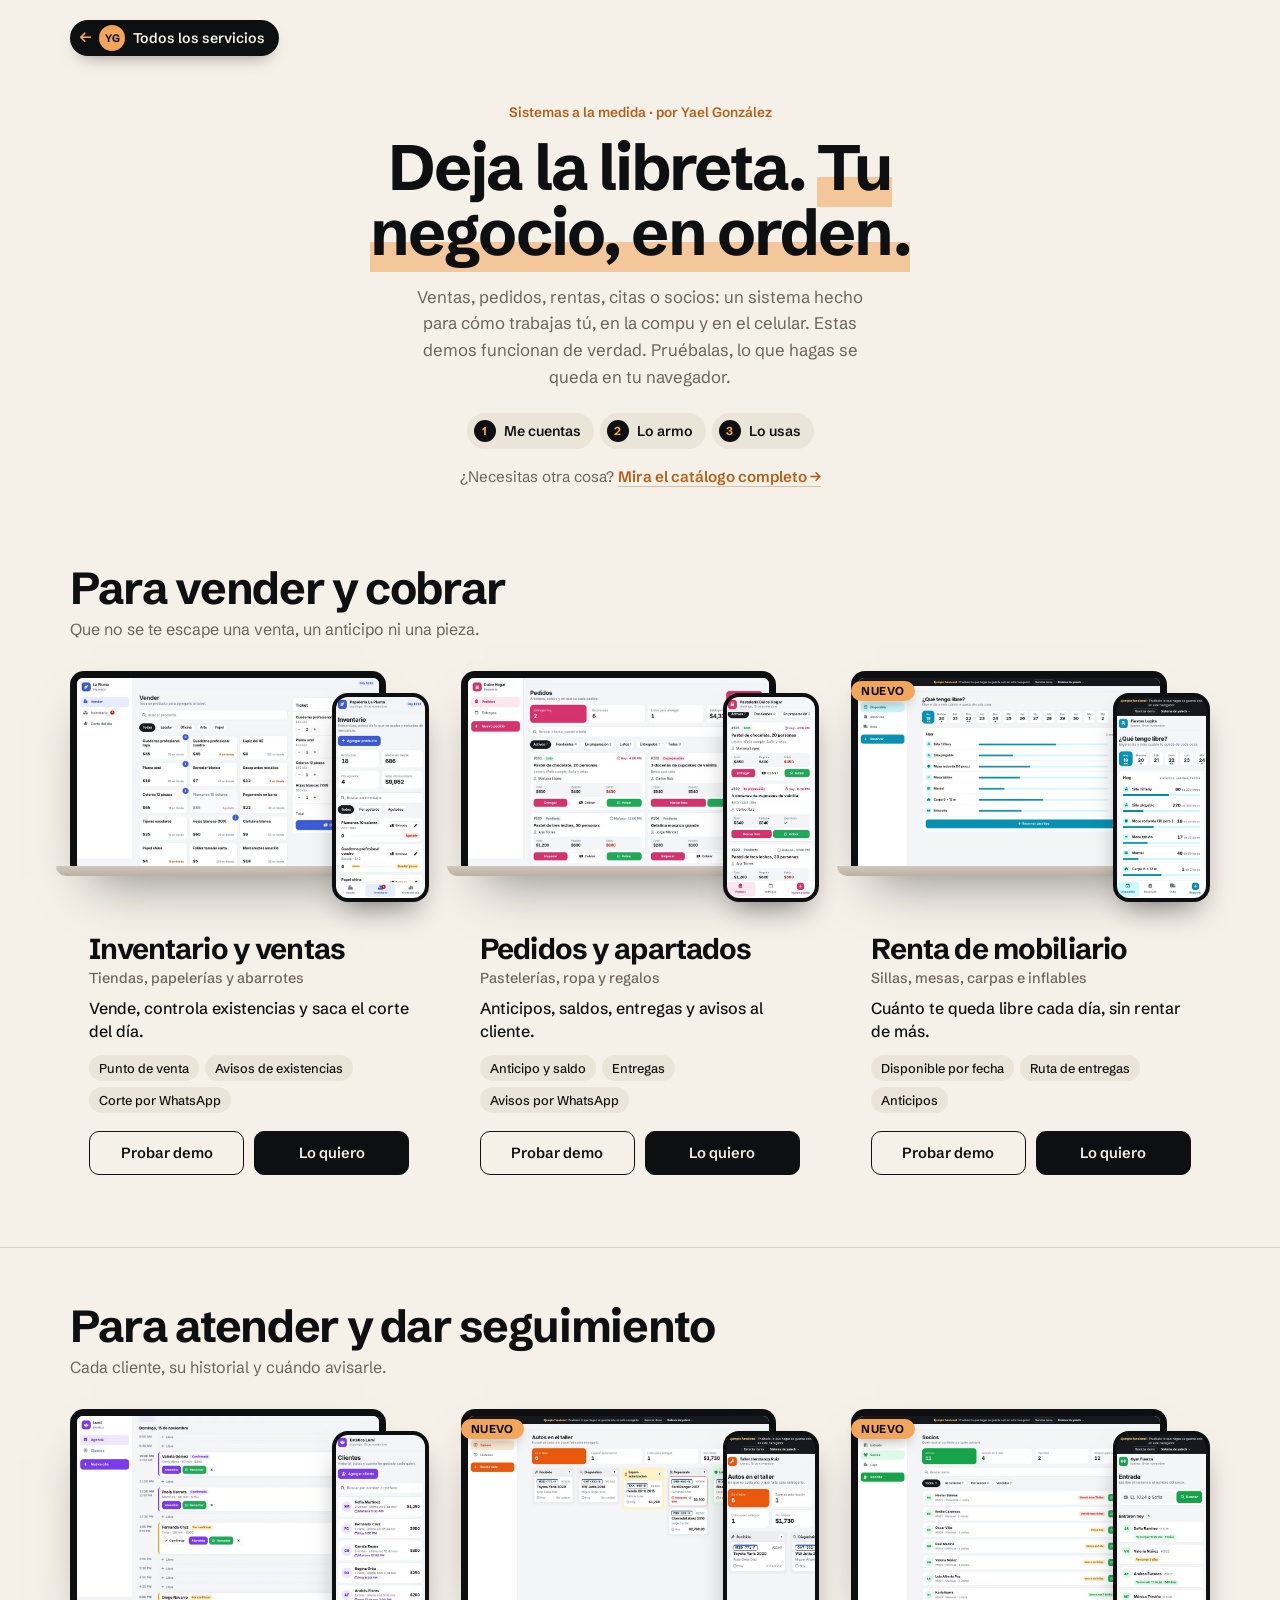
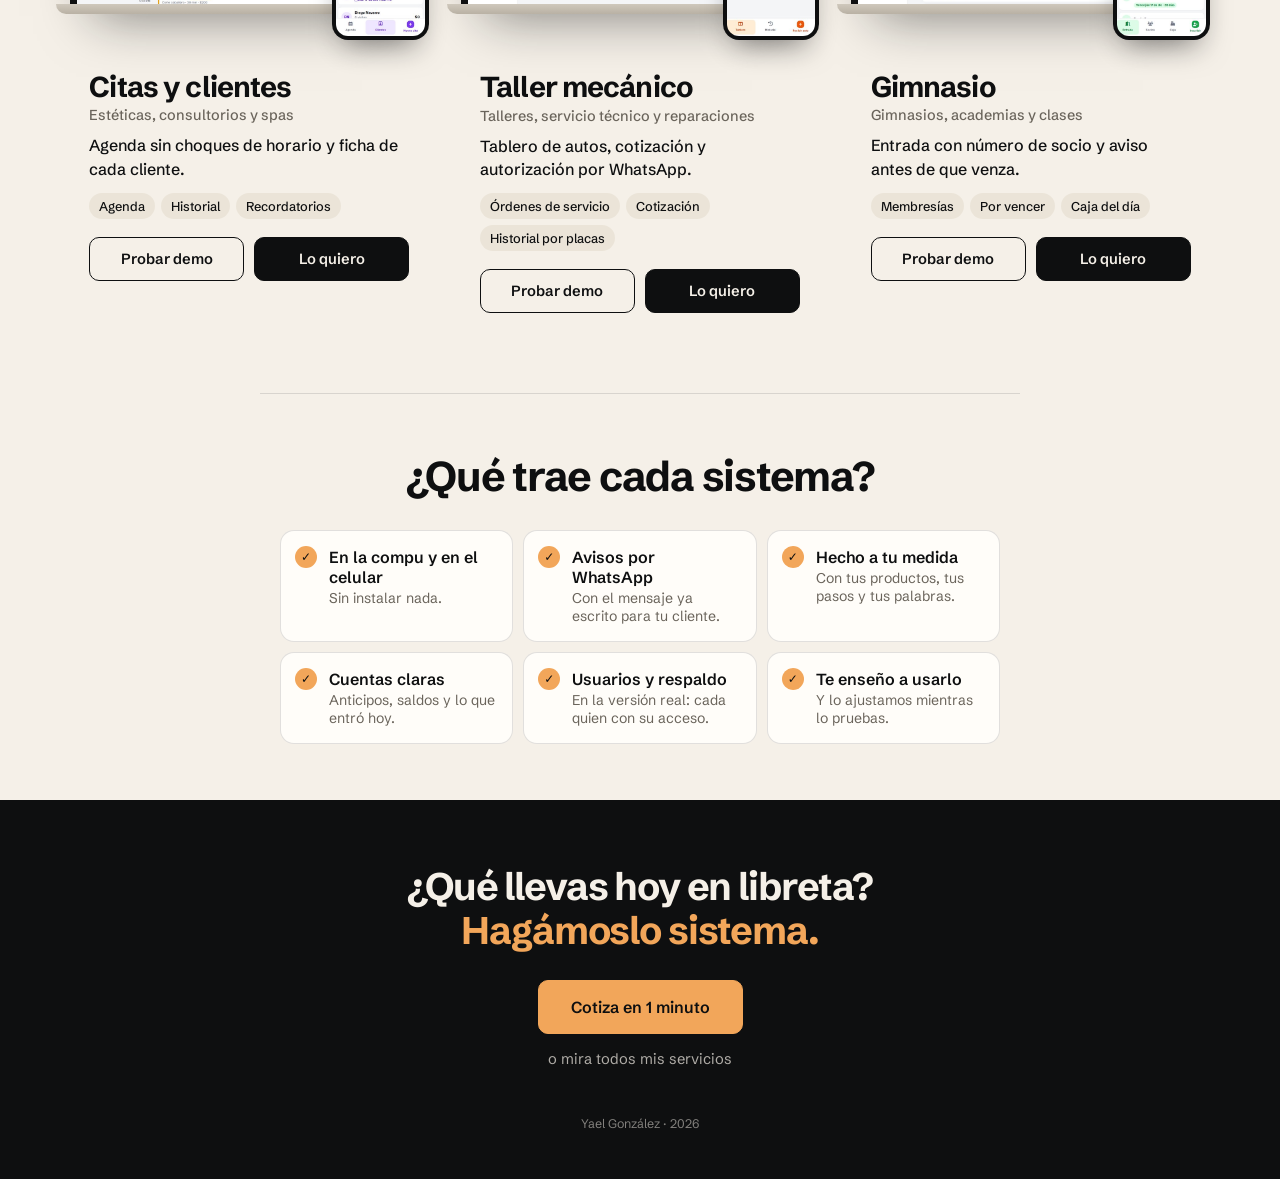
==== index.html @ 708a686c "Ordena el recorrido: la portada regresa al catálogo y cada ejemplo termina con «Hecho por yalech · m" ====
<!doctype html>
<html lang="es">
<head>
  <meta charset="utf-8" />
  <meta name="viewport" content="width=device-width, initial-scale=1, viewport-fit=cover" />
  <title>Sistemas a la medida · @yalech</title>
  <meta name="description" content="Sistemas a la medida para tu negocio: inventario, pedidos, rentas, citas, taller y gimnasio. Demos que funcionan, por Yael González." />
  <meta name="theme-color" content="#f5f0e8" />

  <!-- Vista previa al compartir. Al publicar, cambia la ruta por la URL completa
       (ej. https://tudominio.com/assets/plantillas/sistema-taller.jpg): WhatsApp y Facebook la necesitan así. -->
  <meta property="og:type" content="website" />
  <meta property="og:title" content="Sistemas a la medida · @yalech" />
  <meta property="og:description" content="Deja la libreta y el Excel: tu negocio en un sistema hecho a tu medida. Prueba las demos." />
  <meta property="og:image" content="assets/plantillas/sistema-taller.jpg" />
  <meta property="og:image:width" content="960" />
  <meta property="og:image:height" content="600" />
  <meta name="twitter:card" content="summary_large_image" />

  <link rel="icon" href="favicon.svg" type="image/svg+xml" />
  <link rel="apple-touch-icon" href="assets/apple-touch-icon.png" />

  <link rel="preconnect" href="https://fonts.googleapis.com" />
  <link rel="preconnect" href="https://fonts.gstatic.com" crossorigin />
  <link href="https://fonts.googleapis.com/css2?family=Schibsted+Grotesk:wght@400;500;600;700&display=swap" rel="stylesheet" />
  <link rel="stylesheet" href="https://cdnjs.cloudflare.com/ajax/libs/font-awesome/6.5.1/css/all.min.css" integrity="sha512-DTOQO9RWCH3ppGqcWaEA1BIZOC6xxalwEsw9c2QQeAIftl+Vegovlnee1c9QX4TctnWMn13TZye+giMm8e2LwA==" crossorigin="anonymous" referrerpolicy="no-referrer" />
  <link rel="stylesheet" href="estilos.css?v=1" />
  <link rel="stylesheet" href="assets/cotizar.css?v=1" />
  <link rel="stylesheet" href="assets/carrusel.css?v=2" />
</head>
<body>
  <!-- Ejemplos de sistemas a la medida de yalech. Cada sistema vive en su carpeta (inventario/, taller/, gimnasio/…)
       y comparte comun.js y base.css. Son demos: guardan en el navegador de quien las prueba.
       El catálogo completo y el link en bio están en otro repositorio: cambia los enlaces
       ../yalech-web-link-in-bio/ (relativos: funcionan en tu compu y en GitHub Pages; con dominio propio, cámbialos). -->
  <nav class="topbar">
    <a class="back" href="../yalech-web-link-in-bio/#sistemas" aria-label="Regresar al catálogo de servicios"><i class="fa-solid fa-arrow-left"></i><span class="back-avatar" aria-hidden="true">YG</span>Todos los servicios</a>
  </nav>

  <header class="intro">
    <p class="kicker">Sistemas a la medida · por Yael González</p>
    <h1 class="title">Deja la libreta. <em>Tu negocio, en orden.</em></h1>
    <p class="lead">Ventas, pedidos, rentas, citas o socios: un sistema hecho para cómo trabajas tú, en la compu y en el celular. Estas demos funcionan de verdad. Pruébalas, lo que hagas se queda en tu navegador.</p>
    <ol class="how">
      <li><strong>Me cuentas</strong></li>
      <li><strong>Lo armo</strong></li>
      <li><strong>Lo usas</strong></li>
    </ol>
    <p class="help">¿Necesitas otra cosa? <a href="../yalech-web-link-in-bio/">Mira el catálogo completo <span aria-hidden="true">→</span></a></p>
  </header>

  <section class="category" id="vender">
    <div class="category-head">
      <div><h2>Para vender y cobrar</h2><p class="category-sub">Que no se te escape una venta, un anticipo ni una pieza.</p></div>
      <p class="swipe-hint">Desliza para ver más →</p>
    </div>
    <div class="grid">
      <article class="item item--system">
        <a class="device" href="inventario/" target="_blank" rel="noopener" aria-label="Probar el sistema de inventario y ventas en vivo">
          <span class="laptop"><span class="laptop-screen"><img src="assets/plantillas/sistema-inventario.jpg" alt="Sistema de inventario y ventas en computadora" loading="lazy" width="960" height="600" /></span></span>
          <span class="device-phone"><img src="assets/plantillas/sistema-inventario-movil.jpg" alt="El mismo sistema en celular" loading="lazy" width="300" height="649" /></span>
        </a>
        <div class="item-info">
          <h3 class="item-name">Inventario y ventas</h3>
          <p class="item-for">Tiendas, papelerías y abarrotes</p>
          <p class="item-desc">Vende, controla existencias y saca el corte del día.</p>
          <ul class="chips"><li>Punto de venta</li><li>Avisos de existencias</li><li>Corte por WhatsApp</li></ul>
          <div class="item-actions">
            <a class="btn" href="inventario/" target="_blank" rel="noopener">Probar demo</a>
            <a class="btn btn--solid" data-cotizar="sistema" data-ejemplo="Inventario y ventas" href="https://wa.me/520000000000?text=Hola%20Yael%2C%20quiero%20un%20sistema%20de%20inventario%20y%20ventas" target="_blank" rel="noopener">Lo quiero</a>
          </div>
        </div>
      </article>
      <article class="item item--system">
        <a class="device" href="pedidos/" target="_blank" rel="noopener" aria-label="Probar el sistema de pedidos y apartados en vivo">
          <span class="laptop"><span class="laptop-screen"><img src="assets/plantillas/sistema-pedidos.jpg" alt="Sistema de pedidos y apartados en computadora" loading="lazy" width="960" height="600" /></span></span>
          <span class="device-phone"><img src="assets/plantillas/sistema-pedidos-movil.jpg" alt="El mismo sistema en celular" loading="lazy" width="300" height="649" /></span>
        </a>
        <div class="item-info">
          <h3 class="item-name">Pedidos y apartados</h3>
          <p class="item-for">Pastelerías, ropa y regalos</p>
          <p class="item-desc">Anticipos, saldos, entregas y avisos al cliente.</p>
          <ul class="chips"><li>Anticipo y saldo</li><li>Entregas</li><li>Avisos por WhatsApp</li></ul>
          <div class="item-actions">
            <a class="btn" href="pedidos/" target="_blank" rel="noopener">Probar demo</a>
            <a class="btn btn--solid" data-cotizar="sistema" data-ejemplo="Pedidos y apartados" href="https://wa.me/520000000000?text=Hola%20Yael%2C%20quiero%20un%20sistema%20de%20pedidos" target="_blank" rel="noopener">Lo quiero</a>
          </div>
        </div>
      </article>
      <article class="item item--system">
        <a class="device" href="mobiliario/" target="_blank" rel="noopener" aria-label="Probar el sistema de renta de mobiliario en vivo">
          <span class="laptop"><span class="laptop-screen"><img src="assets/plantillas/sistema-mobiliario.jpg" alt="Sistema de renta de mobiliario en computadora" loading="lazy" width="960" height="600" /></span></span>
          <span class="device-phone"><img src="assets/plantillas/sistema-mobiliario-movil.jpg" alt="El mismo sistema en celular" loading="lazy" width="300" height="649" /></span>
        </a>
        <div class="item-info">
          <span class="tag-new">Nuevo</span><h3 class="item-name">Renta de mobiliario</h3>
          <p class="item-for">Sillas, mesas, carpas e inflables</p>
          <p class="item-desc">Cuánto te queda libre cada día, sin rentar de más.</p>
          <ul class="chips"><li>Disponible por fecha</li><li>Ruta de entregas</li><li>Anticipos</li></ul>
          <div class="item-actions">
            <a class="btn" href="mobiliario/" target="_blank" rel="noopener">Probar demo</a>
            <a class="btn btn--solid" data-cotizar="sistema" data-ejemplo="Renta de mobiliario" href="https://wa.me/520000000000?text=Hola%20Yael%2C%20quiero%20un%20sistema%20de%20rentas%20%28mobiliario%29" target="_blank" rel="noopener">Lo quiero</a>
          </div>
        </div>
      </article>
    </div>
  </section>

  <section class="category" id="atender">
    <div class="category-head">
      <div><h2>Para atender y dar seguimiento</h2><p class="category-sub">Cada cliente, su historial y cuándo avisarle.</p></div>
      <p class="swipe-hint">Desliza para ver más →</p>
    </div>
    <div class="grid">
      <article class="item item--system">
        <a class="device" href="citas/" target="_blank" rel="noopener" aria-label="Probar el sistema de citas y clientes en vivo">
          <span class="laptop"><span class="laptop-screen"><img src="assets/plantillas/sistema-citas.jpg" alt="Sistema de citas y clientes en computadora" loading="lazy" width="960" height="600" /></span></span>
          <span class="device-phone"><img src="assets/plantillas/sistema-citas-movil.jpg" alt="El mismo sistema en celular" loading="lazy" width="300" height="649" /></span>
        </a>
        <div class="item-info">
          <h3 class="item-name">Citas y clientes</h3>
          <p class="item-for">Estéticas, consultorios y spas</p>
          <p class="item-desc">Agenda sin choques de horario y ficha de cada cliente.</p>
          <ul class="chips"><li>Agenda</li><li>Historial</li><li>Recordatorios</li></ul>
          <div class="item-actions">
            <a class="btn" href="citas/" target="_blank" rel="noopener">Probar demo</a>
            <a class="btn btn--solid" data-cotizar="sistema" data-ejemplo="Citas y clientes" href="https://wa.me/520000000000?text=Hola%20Yael%2C%20quiero%20un%20sistema%20de%20citas" target="_blank" rel="noopener">Lo quiero</a>
          </div>
        </div>
      </article>
      <article class="item item--system">
        <a class="device" href="taller/" target="_blank" rel="noopener" aria-label="Probar el sistema de taller mecánico en vivo">
          <span class="laptop"><span class="laptop-screen"><img src="assets/plantillas/sistema-taller.jpg" alt="Sistema de órdenes de servicio para taller en computadora" loading="lazy" width="960" height="600" /></span></span>
          <span class="device-phone"><img src="assets/plantillas/sistema-taller-movil.jpg" alt="El mismo sistema en celular" loading="lazy" width="300" height="649" /></span>
        </a>
        <div class="item-info">
          <span class="tag-new">Nuevo</span><h3 class="item-name">Taller mecánico</h3>
          <p class="item-for">Talleres, servicio técnico y reparaciones</p>
          <p class="item-desc">Tablero de autos, cotización y autorización por WhatsApp.</p>
          <ul class="chips"><li>Órdenes de servicio</li><li>Cotización</li><li>Historial por placas</li></ul>
          <div class="item-actions">
            <a class="btn" href="taller/" target="_blank" rel="noopener">Probar demo</a>
            <a class="btn btn--solid" data-cotizar="sistema" data-ejemplo="Taller mecánico" href="https://wa.me/520000000000?text=Hola%20Yael%2C%20quiero%20un%20sistema%20para%20mi%20taller" target="_blank" rel="noopener">Lo quiero</a>
          </div>
        </div>
      </article>
      <article class="item item--system">
        <a class="device" href="gimnasio/" target="_blank" rel="noopener" aria-label="Probar el sistema de gimnasio en vivo">
          <span class="laptop"><span class="laptop-screen"><img src="assets/plantillas/sistema-gimnasio.jpg" alt="Sistema de socios y membresías en computadora" loading="lazy" width="960" height="600" /></span></span>
          <span class="device-phone"><img src="assets/plantillas/sistema-gimnasio-movil.jpg" alt="El mismo sistema en celular" loading="lazy" width="300" height="649" /></span>
        </a>
        <div class="item-info">
          <span class="tag-new">Nuevo</span><h3 class="item-name">Gimnasio</h3>
          <p class="item-for">Gimnasios, academias y clases</p>
          <p class="item-desc">Entrada con número de socio y aviso antes de que venza.</p>
          <ul class="chips"><li>Membresías</li><li>Por vencer</li><li>Caja del día</li></ul>
          <div class="item-actions">
            <a class="btn" href="gimnasio/" target="_blank" rel="noopener">Probar demo</a>
            <a class="btn btn--solid" data-cotizar="sistema" data-ejemplo="Gimnasio" href="https://wa.me/520000000000?text=Hola%20Yael%2C%20quiero%20un%20sistema%20para%20mi%20gimnasio" target="_blank" rel="noopener">Lo quiero</a>
          </div>
        </div>
      </article>
    </div>
  </section>

  <section class="why">
    <h2 class="why-title">¿Qué trae cada sistema?</h2>
    <ul class="why-list">
      <li><strong>En la compu y en el celular</strong><span>Sin instalar nada.</span></li>
      <li><strong>Avisos por WhatsApp</strong><span>Con el mensaje ya escrito para tu cliente.</span></li>
      <li><strong>Hecho a tu medida</strong><span>Con tus productos, tus pasos y tus palabras.</span></li>
      <li><strong>Cuentas claras</strong><span>Anticipos, saldos y lo que entró hoy.</span></li>
      <li><strong>Usuarios y respaldo</strong><span>En la versión real: cada quien con su acceso.</span></li>
      <li><strong>Te enseño a usarlo</strong><span>Y lo ajustamos mientras lo pruebas.</span></li>
    </ul>
  </section>

  <footer class="outro">
    <p class="outro-text">¿Qué llevas hoy en libreta? <em>Hagámoslo sistema.</em></p>
    <a class="btn btn--solid btn--big" href="https://wa.me/520000000000?text=Hola%20Yael,%20quiero%20cotizar%20un%20sistema%20a%20la%20medida" target="_blank" rel="noopener" data-cotizar="sistema">Cotiza en 1 minuto</a>
    <a class="outro-alt" href="../yalech-web-link-in-bio/">o mira todos mis servicios</a>
    <p class="outro-sign">Yael González · 2026</p>
  </footer>

  <a class="float-quote" href="https://wa.me/520000000000?text=Hola%20Yael,%20quiero%20cotizar%20un%20sistema%20a%20la%20medida" target="_blank" rel="noopener" data-cotizar="sistema"><i class="fa-solid fa-bolt"></i> Cotiza en 1 minuto</a>

  <script src="assets/motion.js"></script>
  <script src="assets/cotizar.js?v=2"></script>
  <script src="assets/carrusel.js?v=1"></script>
  <script>
    // Carrusel de ejemplos: flechas, puntitos y una probadita para que se note que se desliza
    document.querySelectorAll('.category .grid').forEach(g => carrusel(g));

    // Aparecen al bajar
    motion.reveal('.category-head, .why-title, .outro-text, .outro .btn');
    motion.stagger('.grid, .why-list');

    // Botón flotante: aparece al pasar la presentación y se esconde al llegar al cierre
    const flotante = document.querySelector('.float-quote');
    const intro = document.querySelector('.intro');
    const cierre = document.querySelector('.outro');
    const verFlotante = () => {
      const pasado = intro.getBoundingClientRect().bottom < 0;
      const alFinal = cierre.getBoundingClientRect().top < innerHeight;
      flotante.classList.toggle('show', pasado && !alFinal);
    };
    addEventListener('scroll', verFlotante, { passive: true });
    verFlotante();

    // Celular de muestra: al pasar el mouse (o al verlo en el celular) recorre la página completa.
    // Las capturas largas están en assets/plantillas/largas y se cargan solo cuando la tarjeta está cerca.
    const phones = document.querySelectorAll('.phone');
    const medir = phone => {
      const img = phone.querySelector('img');
      const extra = img.offsetHeight - phone.querySelector('.screen').clientHeight;
      phone.style.setProperty('--shift', -Math.max(extra, 0) + 'px');
      phone.style.setProperty('--dur', Math.max(extra / 160, 2).toFixed(1) + 's');
    };
    const cargar = new IntersectionObserver(entries => entries.forEach(e => {
      if (!e.isIntersecting) return;
      cargar.unobserve(e.target);
      const img = e.target.querySelector('img');
      const tall = new Image();
      tall.onload = () => { img.removeAttribute('height'); img.src = tall.src; e.target.classList.add('is-tall'); medir(e.target); };
      tall.src = img.dataset.tall;
    }), { rootMargin: '300px' });
    if (!motion.calm) phones.forEach(p => cargar.observe(p));
    addEventListener('resize', () => document.querySelectorAll('.phone.is-tall').forEach(medir));

    // En pantallas táctiles no hay "pasar el mouse": se recorre sola mientras está a la vista
    if (!matchMedia('(hover: hover)').matches) {
      const play = new IntersectionObserver(entries => entries.forEach(e =>
        e.target.classList.toggle('is-playing', e.isIntersecting)
      ), { threshold: 0.7 });
      phones.forEach(p => play.observe(p));
    }
  </script>
</body>
</html>
---- estilos.css ----
:root {
  --bg: #f5f0e8;
  --paper: #ebe4d8;
  --ink: #0e0f10;
  --muted: #6a645b;
  --line: rgba(14, 15, 16, 0.12);
  --amber: #f2a65a;
  --amber-text: #b45f17;

  --font: "Schibsted Grotesk", system-ui, sans-serif;
  --tracking: -0.03em;

  /* Tamaño del celular de muestra */
  --phone-w: 230;
  --screen-w: 390;
  --screen-h: 844;
}

* { box-sizing: border-box; margin: 0; padding: 0; }

body {
  font-family: var(--font);
  color: var(--ink);
  background: var(--bg);
  -webkit-font-smoothing: antialiased;
  overflow-x: hidden;
}

/* ---------- Barra superior ---------- */
.topbar {
  max-width: 1180px;
  margin: 0 auto;
  padding: 20px 20px 0;
}
.back {
  display: inline-flex;
  align-items: center;
  gap: 8px;
  padding: 5px 14px 5px 10px;
  border-radius: 999px;
  background: var(--ink);
  color: var(--bg);
  text-decoration: none;
  font-size: 0.88rem;
  font-weight: 600;
  box-shadow: 0 8px 18px -10px rgba(14, 15, 16, 0.55);
  transition: background 0.2s ease, color 0.2s ease;
}
.back i { font-size: 0.8rem; color: var(--amber); transition: translate 0.2s ease; }
.back-avatar {
  display: grid;
  place-items: center;
  width: 26px;
  height: 26px;
  border-radius: 50%;
  background: var(--amber);
  color: var(--ink);
  font-size: 0.68rem;
  font-weight: 700;
}
.back:hover { background: #2a2b2e; }
.back:hover i { translate: -3px 0; }

/* ---------- Intro ---------- */
.intro {
  max-width: 780px;
  margin: 0 auto;
  padding: 48px 20px 24px;
  text-align: center;
}
.kicker {
  font-size: 0.85rem;
  font-weight: 600;
  color: var(--amber-text);
}
.title {
  font-weight: 700;
  font-size: clamp(2.3rem, 7.5vw, 4rem);
  line-height: 1.02;
  letter-spacing: var(--tracking);
  margin: 14px 0 18px;
  text-wrap: balance;
}
.title em {
  font-style: normal;
  background: linear-gradient(transparent 62%, rgba(242, 166, 90, 0.55) 62%);
}
.lead {
  max-width: 48ch;
  margin: 0 auto;
  font-size: 1.05rem;
  line-height: 1.6;
  color: var(--muted);
}

/* Cómo funciona: 3 pasos */
.how {
  list-style: none;
  counter-reset: how;
  display: flex;
  justify-content: center;
  gap: 6px;
  margin-top: 22px;
}
.how li {
  counter-increment: how;
  display: flex;
  align-items: center;
  gap: 8px;
  padding: 7px 13px 7px 7px;
  border-radius: 999px;
  background: var(--paper);
  font-size: 0.88rem;
  color: var(--muted);
}
.how li::before {
  content: counter(how);
  display: grid;
  place-items: center;
  width: 22px;
  height: 22px;
  border-radius: 50%;
  background: var(--ink);
  color: var(--amber);
  font-size: 0.72rem;
  font-weight: 700;
}
.how strong { color: var(--ink); font-weight: 600; }

/* ¿No sabes cuál? → abre el cotizador */
.help { margin-top: 18px; font-size: 0.95rem; color: var(--muted); animation: rise 0.8s cubic-bezier(0.2, 0.8, 0.2, 1) 0.55s both; }
.help a { color: var(--amber-text); font-weight: 600; text-decoration: none; border-bottom: 1.5px solid rgba(180, 95, 23, 0.35); transition: border-color 0.2s ease; }
.help a:hover { border-color: var(--amber-text); }

/* Cotizador (assets/cotizar.css): colores de esta página */
.cz {
  --cz-bg: #fffdf9;
  --cz-card: var(--bg);
  --cz-text: var(--ink);
  --cz-muted: var(--muted);
  --cz-line: var(--line);
  --cz-accent: var(--amber);
  --cz-on-accent: var(--ink);
  --cz-font: var(--font);
}
.cz .cz-kicker { color: var(--amber-text); }

/* Botón flotante para cotizar (solo celular) */
.float-quote {
  position: fixed;
  left: 50%;
  bottom: max(16px, env(safe-area-inset-bottom));
  z-index: 30;
  display: flex;
  align-items: center;
  justify-content: center;
  gap: 10px;
  width: min(calc(100% - 32px), 420px);
  padding: 15px;
  border-radius: 14px;
  background: var(--ink);
  color: var(--bg);
  font-weight: 600;
  text-decoration: none;
  box-shadow: 0 14px 30px -10px rgba(14, 15, 16, 0.5);
  translate: -50% 160%;
  transition: translate 0.35s cubic-bezier(0.2, 0.8, 0.2, 1);
}
.float-quote i { color: var(--amber); }
.float-quote.show { translate: -50% 0; }
@media (min-width: 900px) { .float-quote { display: none; } }

/* ---------- Menú de secciones (fijo arriba) ---------- */
.jump {
  position: sticky;
  top: 0;
  z-index: 20;
  margin-top: 8px;
  background: color-mix(in srgb, var(--bg) 88%, transparent);
  border-bottom: 1px solid var(--line);
  backdrop-filter: blur(12px);
  animation: rise 0.8s cubic-bezier(0.2, 0.8, 0.2, 1) 0.55s both;
}
.jump-inner {
  display: flex;
  gap: 6px;
  max-width: 1180px;
  margin: 0 auto;
  padding: 10px 20px;
  overflow-x: auto;
  scrollbar-width: none;
}
.jump-inner::-webkit-scrollbar { display: none; }
.jump a {
  flex: none;
  display: inline-flex;
  align-items: center;
  gap: 7px;
  padding: 8px 8px 8px 14px;
  border: 1px solid var(--line);
  border-radius: 999px;
  color: var(--ink);
  text-decoration: none;
  font-size: 0.88rem;
  font-weight: 600;
  white-space: nowrap;
  transition: background 0.2s ease, color 0.2s ease, border-color 0.2s ease;
}
.jump a span {
  display: grid;
  place-items: center;
  min-width: 22px;
  height: 22px;
  padding: 0 6px;
  border-radius: 99px;
  background: var(--paper);
  font-size: 0.72rem;
}
.jump a:hover { border-color: var(--ink); }
.jump a.is-on { background: var(--ink); border-color: var(--ink); color: var(--bg); }
.jump a.is-on span { background: var(--amber); color: var(--ink); }
@media (min-width: 1000px) { .jump-inner { justify-content: center; } }

/* ---------- Categorías ---------- */
.category {
  scroll-margin-top: 70px;
  padding-top: 56px;
}
.category + .category { border-top: 1px solid var(--line); margin-top: 32px; }
.category-head {
  max-width: 1180px;
  margin: 0 auto;
  padding: 0 20px;
}
.category-sub {
  margin-top: 8px;
  max-width: 46ch;
  font-size: 1rem;
  color: var(--muted);
}
.category-head h2 {
  font-weight: 700;
  font-size: clamp(2rem, 5.5vw, 2.8rem);
  line-height: 1;
  letter-spacing: var(--tracking);
}
.category-head {
  display: flex;
  align-items: baseline;
  justify-content: space-between;
  gap: 12px;
}
.swipe-hint {
  display: none;
  font-size: 0.85rem;
  font-weight: 500;
  color: var(--muted);
  white-space: nowrap;
}

/* ---------- Catálogo ---------- */
.grid {
  max-width: 1180px;
  margin: 0 auto;
  padding: 32px 20px 40px;
  display: grid;
  grid-template-columns: repeat(auto-fit, minmax(250px, 1fr));
  gap: 56px 32px;
}

.item {
  display: flex;
  flex-direction: column;
  align-items: center;
}

/* Celular con la plantilla en vivo */
.phone {
  position: relative;
  display: block;
  width: calc(var(--phone-w) * 1px + 20px);
  height: calc(var(--phone-w) * var(--screen-h) / var(--screen-w) * 1px + 20px);
  padding: 10px;
  border-radius: 38px;
  background: var(--ink);
  box-shadow: 0 30px 60px -20px rgba(14, 15, 16, 0.45);
  overflow: hidden;
  transition: transform 0.35s cubic-bezier(0.2, 0.8, 0.2, 1);
}
.phone::after {
  /* Cámara */
  content: "";
  position: absolute;
  top: 18px;
  left: 50%;
  translate: -50% 0;
  width: 70px;
  height: 20px;
  border-radius: 999px;
  background: var(--ink);
}
.screen {
  display: block;
  height: 100%;
  overflow: hidden;
  border-radius: 28px;
  background: var(--paper);
}
.phone img {
  display: block;
  width: 100%;
  height: 100%;
  object-fit: cover;
  object-position: top;
  transition: translate 0.9s cubic-bezier(0.45, 0, 0.2, 1);
}
.item:hover .phone { transform: translateY(-8px) rotate(-1deg); }

/* Recorrido de la página completa dentro del celular */
.phone.is-tall img { height: auto; }
@media (hover: hover) {
  .item:hover .phone.is-tall img {
    translate: 0 var(--shift);
    transition: translate var(--dur) cubic-bezier(0.45, 0, 0.55, 1) 0.25s;
  }
}
.phone.is-playing.is-tall img { animation: peek calc(var(--dur) * 2 + 3s) ease-in-out 0.6s infinite; }
@keyframes peek {
  0%, 12% { translate: 0 0; }
  50%, 62% { translate: 0 var(--shift); }
  100% { translate: 0 0; }
}

.item-info {
  width: 100%;
  max-width: 320px;
  margin-top: 28px;
}
.item-name {
  font-weight: 700;
  font-size: 1.8rem;
  line-height: 1.05;
  letter-spacing: var(--tracking);
  margin-top: 4px;
}
.item-for {
  font-size: 0.9rem;
  font-weight: 500;
  color: var(--muted);
  margin-top: 4px;
}
.item-desc {
  margin-top: 10px;
  font-size: 1rem;
  font-weight: 500;
  line-height: 1.45;
}
.chips {
  list-style: none;
  display: flex;
  flex-wrap: wrap;
  gap: 6px;
  margin-top: 12px;
}
.chips li {
  padding: 5px 10px;
  border-radius: 999px;
  background: var(--paper);
  font-size: 0.8rem;
  font-weight: 500;
}
.item-actions {
  display: flex;
  gap: 10px;
  margin-top: 18px;
}

/* ---------- Botones ---------- */
.btn {
  flex: 1;
  display: inline-block;
  padding: 12px 18px;
  border: 1px solid var(--ink);
  border-radius: 10px;
  color: var(--ink);
  text-align: center;
  text-decoration: none;
  font-weight: 600;
  font-size: 0.92rem;
  transition: background 0.2s ease, color 0.2s ease, border-color 0.2s ease;
}
.btn:hover { background: var(--ink); color: var(--bg); }
.btn--solid { background: var(--ink); color: var(--bg); }
.btn--solid:hover { background: var(--amber); border-color: var(--amber); color: var(--ink); }
.btn--big { flex: none; padding: 16px 32px; font-size: 1rem; }

/* ---------- Por qué ---------- */
.why {
  max-width: 760px;
  margin: 40px auto 0;
  padding: 56px 20px;
  border-top: 1px solid var(--line);
}
.why-title {
  font-weight: 700;
  font-size: clamp(1.9rem, 5.5vw, 2.6rem);
  letter-spacing: var(--tracking);
  text-align: center;
}
.why-list {
  list-style: none;
  display: grid;
  grid-template-columns: repeat(auto-fit, minmax(210px, 1fr));
  gap: 10px;
  margin-top: 28px;
}
.why-list li {
  position: relative;
  padding: 16px 16px 16px 48px;
  border-radius: 14px;
  background: #fffdf9;
  border: 1px solid var(--line);
}
.why-list li::before {
  content: "✓";
  position: absolute;
  left: 14px;
  top: 15px;
  display: grid;
  place-items: center;
  width: 22px;
  height: 22px;
  border-radius: 50%;
  background: var(--amber);
  color: var(--ink);
  font-size: 0.75rem;
  font-weight: 700;
}
.why-list strong {
  display: block;
  font-size: 1rem;
  font-weight: 600;
}
.why-list span {
  display: block;
  margin-top: 2px;
  font-size: 0.88rem;
  color: var(--muted);
}

/* ---------- Sistemas: laptop con celular al lado ---------- */
.device { position: relative; display: block; width: 100%; max-width: 360px; margin: 0 auto; padding-bottom: 26px; transition: transform 0.35s cubic-bezier(0.2, 0.8, 0.2, 1); }
.item:hover .device { transform: translateY(-6px); }
.laptop { display: block; width: 88%; padding: 7px 7px 0; border-radius: 14px 14px 0 0; background: var(--ink); box-shadow: 0 26px 50px -24px rgba(14, 15, 16, 0.5); }
.laptop::after { content: ""; display: block; width: 114%; height: 10px; margin: 0 -7%; border-radius: 0 0 10px 10px; background: linear-gradient(#cfc8bc, #b9b1a4); }
.laptop-screen { display: block; aspect-ratio: 16 / 10; overflow: hidden; border-radius: 6px 6px 0 0; background: var(--paper); }
.laptop-screen img, .device-phone img { display: block; width: 100%; height: 100%; object-fit: cover; object-position: top; }
.device-phone { position: absolute; right: 0; bottom: 0; width: 27%; aspect-ratio: 300 / 649; padding: 4px; border-radius: 16px; background: var(--ink); box-shadow: 0 16px 30px -12px rgba(14, 15, 16, 0.55); overflow: hidden; }
.device-phone img { border-radius: 12px; }
@media (max-width: 640px) { .item--system .device { max-width: 320px; } }

/* Sitios web y landing pages: filas de 3 centradas (en lugar de 4 + sobrantes) */
@media (min-width: 641px) {
  #sitios-web .grid, #landing-pages .grid { display: flex; flex-wrap: wrap; justify-content: center; }
  #sitios-web .item, #landing-pages .item { flex: 0 1 calc((100% - 64px) / 3); min-width: 250px; }
}

/* ---------- Celular: plantillas en carrusel ---------- */
@media (max-width: 640px) {
  .swipe-hint { display: block; }
  .category-head { flex-direction: column; align-items: flex-start; gap: 10px; }
  .grid {
    grid-template-columns: none;
    grid-auto-flow: column;
    grid-auto-columns: 78%;
    gap: 16px;
    overflow-x: auto;
    scroll-snap-type: x mandatory;
    scroll-padding: 0 20px;
    padding-bottom: 24px;
    scrollbar-width: none;
  }
  .grid::-webkit-scrollbar { display: none; }
  .item { scroll-snap-align: start; align-items: stretch; }
  .phone { --phone-w: 210; margin: 0 auto; }
  .item:hover .phone { transform: none; }
  .item-info { max-width: none; margin-top: 20px; }
  .item-name { font-size: 1.6rem; }
}

/* ---------- Cierre ---------- */
.outro {
  padding: 64px 20px 48px;
  background: var(--ink);
  color: var(--bg);
  text-align: center;
}
.outro-text {
  font-weight: 700;
  font-size: clamp(1.7rem, 5.5vw, 2.4rem);
  line-height: 1.15;
  letter-spacing: var(--tracking);
  max-width: 22ch;
  margin: 0 auto 28px;
}
.outro-text em { font-style: normal; color: var(--amber); }
.outro .btn--solid { background: var(--amber); color: var(--ink); border-color: var(--amber); }
.outro .btn--solid:hover { background: var(--bg); border-color: var(--bg); }
.outro-alt { display: block; margin-top: 16px; font-size: 0.92rem; color: var(--bg); opacity: 0.7; text-decoration: none; }
.outro-alt:hover { opacity: 1; }
.outro-sign {
  margin-top: 48px;
  font-size: 0.78rem;
  opacity: 0.5;
}

/* ---------- Entrada ---------- */
.topbar, .kicker, .title, .lead, .how li { animation: rise 0.8s cubic-bezier(0.2, 0.8, 0.2, 1) both; }
.kicker { animation-delay: 0.05s; }
.title { animation-delay: 0.12s; }
.lead { animation-delay: 0.22s; }
.how li:nth-child(1) { animation-delay: 0.32s; }
.how li:nth-child(2) { animation-delay: 0.4s; }
.how li:nth-child(3) { animation-delay: 0.48s; }
@keyframes rise { from { opacity: 0; translate: 0 18px; } }
/* El subrayado del título se pinta de izquierda a derecha */
.title em {
  background-size: 0% 100%;
  background-repeat: no-repeat;
  animation: highlight 0.9s cubic-bezier(0.6, 0, 0.2, 1) 0.7s forwards;
}
@keyframes highlight { to { background-size: 100% 100%; } }

/* Botones: se hunden un poco al tocarlos */
.btn, .back { transition-property: background, color, border-color, scale; }
.btn:active, .back:active { scale: 0.96; }

@media (prefers-reduced-motion: reduce) {
  *, *::before, *::after { animation: none !important; transition: none !important; }
  .title em { background-size: 100% 100%; }
}

/* ---------- Señales del carrusel (assets/carrusel.css) ---------- */
.category { --rail-ink: var(--ink); --rail-on: var(--amber); --rail-dot: rgba(14, 15, 16, 0.18); --rail-count: var(--muted); --rail-top: 34%; }
.rail-ui { margin-top: -8px; padding-bottom: 8px; }
.swipe-hint { color: var(--ink); font-weight: 600; }

/* ---------- Etiqueta «Nueva» / «De temporada» ---------- */
.item:has(.tag-new) { position: relative; }
.tag-new {
  position: absolute;
  top: 10px;
  left: 0;
  z-index: 2;
  box-shadow: 0 6px 14px -6px rgba(14, 15, 16, 0.5);
  padding: 3px 10px;
  border-radius: 99px;
  background: var(--amber);
  color: var(--ink);
  font-size: 0.72rem;
  font-weight: 700;
  letter-spacing: 0.04em;
  text-transform: uppercase;
}

/* ---------- Generador de pases ---------- */
.tool {
  display: flex;
  gap: 18px;
  align-items: flex-start;
  max-width: 760px;
  margin: 48px auto 0;
  padding: 26px 22px;
  border-radius: 20px;
  background: var(--ink);
  color: var(--bg);
}
.tool-ico {
  flex: none;
  display: grid;
  place-items: center;
  width: 52px;
  height: 52px;
  border-radius: 16px;
  background: var(--amber);
  color: var(--ink);
  font-size: 1.3rem;
}
.tool-title { font-weight: 700; font-size: 1.5rem; letter-spacing: var(--tracking); }
.tool-text { margin-top: 6px; color: rgba(245, 240, 232, 0.75); }
.tool .btn { margin-top: 16px; background: var(--bg); color: var(--ink); border-color: var(--bg); }
.tool .btn:hover { background: var(--amber); border-color: var(--amber); }
@media (max-width: 800px) { .tool { margin-inline: 16px; } }
---- assets/cotizar.css ----
/* Cotizador en 1 minuto (assets/cotizar.js). Cada página define sus colores:
   --cz-bg, --cz-card, --cz-text, --cz-muted, --cz-line, --cz-accent, --cz-on-accent, --cz-font */
.cz {
  --cz-ease: cubic-bezier(0.2, 0.8, 0.2, 1);
  width: 100%;
  max-width: 480px;
  max-height: 92svh;
  margin: auto auto 0;
  padding: 0;
  border: 0;
  border-radius: 24px 24px 0 0;
  background: var(--cz-bg, #fff);
  color: var(--cz-text, #111);
  font-family: var(--cz-font, system-ui, sans-serif);
  overflow: hidden;
}
.cz[open] { animation: cz-up 0.35s var(--cz-ease); }
.cz::backdrop { background: rgba(0, 0, 0, 0.6); backdrop-filter: blur(4px); }
@keyframes cz-up { from { translate: 0 100%; } }
.cz [hidden] { display: none !important; }
.cz-inner { max-height: 92svh; overflow-y: auto; padding: 14px 20px max(22px, env(safe-area-inset-bottom)); }
.cz-inner:focus { outline: none; }
.cz :focus-visible { outline: 2px solid var(--cz-accent, #f2a65a); outline-offset: 2px; }

.cz-top { position: sticky; top: -14px; z-index: 1; display: flex; align-items: center; gap: 12px; margin: -14px -20px 6px; padding: 14px 20px 10px; background: var(--cz-bg, #fff); }
.cz-icon { flex: none; display: grid; place-items: center; width: 38px; height: 38px; border: 1px solid var(--cz-line, rgba(0, 0, 0, 0.12)); border-radius: 50%; background: none; color: inherit; font: inherit; cursor: pointer; }
.cz-icon:hover { border-color: var(--cz-text, #111); }
.cz-progress { flex: 1; height: 6px; border-radius: 6px; background: var(--cz-line, rgba(0, 0, 0, 0.12)); overflow: hidden; }
.cz-progress span { display: block; width: 33%; height: 100%; border-radius: inherit; background: var(--cz-accent, #f2a65a); transition: width 0.4s var(--cz-ease); }

.cz-step { animation: cz-in 0.35s var(--cz-ease); }
@keyframes cz-in { from { opacity: 0; translate: 16px 0; } }
.cz-kicker { margin-top: 6px; font-size: 0.8rem; font-weight: 600; color: var(--cz-accent, #f2a65a); }
.cz-title { margin-top: 4px; font-size: 1.7rem; font-weight: 700; line-height: 1.1; letter-spacing: -0.03em; }

.cz-options { display: grid; gap: 8px; margin-top: 16px; }
.cz-option { display: flex; align-items: center; gap: 14px; width: 100%; padding: 12px 14px; border: 1px solid var(--cz-line, rgba(0, 0, 0, 0.12)); border-radius: 16px; background: var(--cz-card, #f5f5f5); color: inherit; font: inherit; text-align: left; cursor: pointer; transition: border-color 0.2s ease, background 0.2s ease, scale 0.15s ease; }
.cz-option:hover { border-color: var(--cz-accent, #f2a65a); }
.cz-option:active { scale: 0.98; }
.cz-option.is-on { border-color: var(--cz-accent, #f2a65a); background: color-mix(in srgb, var(--cz-accent, #f2a65a) 14%, var(--cz-card, #f5f5f5)); }
.cz-option > i { flex: none; display: grid; place-items: center; width: 40px; height: 40px; border-radius: 12px; background: color-mix(in srgb, var(--cz-accent, #f2a65a) 18%, transparent); color: var(--cz-accent, #f2a65a); font-size: 1.05rem; }
.cz-option strong { display: block; font-size: 1rem; font-weight: 600; line-height: 1.25; }
.cz-option small { display: block; margin-top: 2px; font-size: 0.82rem; color: var(--cz-muted, rgba(0, 0, 0, 0.6)); }

.cz-field { display: grid; gap: 8px; margin-top: 18px; border: 0; min-width: 0; }
.cz-field > span, .cz-field legend { font-size: 0.88rem; font-weight: 600; }
.cz-field legend { margin-bottom: 8px; }
.cz-field input { width: 100%; padding: 14px; border: 1px solid var(--cz-line, rgba(0, 0, 0, 0.12)); border-radius: 14px; background: var(--cz-card, #f5f5f5); color: inherit; font: inherit; font-size: 1rem; }
.cz-field input::placeholder { color: var(--cz-muted, rgba(0, 0, 0, 0.5)); }
.cz-field input:focus { outline: none; border-color: var(--cz-accent, #f2a65a); }
.cz-chips { display: flex; flex-wrap: wrap; gap: 8px; margin-top: 4px; }
.cz-step > .cz-chips { margin-top: 16px; }
.cz-chip { position: relative; cursor: pointer; }
.cz-chip input { position: absolute; inset: 0; opacity: 0; }
.cz-chip span { display: block; padding: 10px 14px; border: 1px solid var(--cz-line, rgba(0, 0, 0, 0.12)); border-radius: 99px; font-size: 0.92rem; font-weight: 500; transition: background 0.2s ease, color 0.2s ease, border-color 0.2s ease; }
.cz-chip input:checked + span { background: var(--cz-accent, #f2a65a); border-color: var(--cz-accent, #f2a65a); color: var(--cz-on-accent, #111); font-weight: 600; }
.cz-chip input:focus-visible + span { outline: 2px solid var(--cz-accent, #f2a65a); outline-offset: 2px; }

.cz-btn { display: flex; align-items: center; justify-content: center; gap: 10px; width: 100%; min-height: 54px; margin-top: 22px; border: 0; border-radius: 16px; background: var(--cz-accent, #f2a65a); color: var(--cz-on-accent, #111); font: inherit; font-weight: 700; font-size: 1.02rem; cursor: pointer; transition: filter 0.2s ease, scale 0.15s ease; }
.cz-btn:hover { filter: brightness(1.06); }
.cz-btn:active { scale: 0.98; }
.cz-btn i { font-size: 1.15rem; }
.cz-btn--line { background: none; border: 1px solid var(--cz-line, rgba(0, 0, 0, 0.12)); color: inherit; }
.cz-error { margin-top: 12px; color: #e5484d; font-weight: 600; font-size: 0.92rem; }
.cz-note { margin-top: 10px; text-align: center; font-size: 0.82rem; color: var(--cz-muted, rgba(0, 0, 0, 0.6)); }

.cz-done { display: grid; justify-items: center; padding: 20px 0 6px; text-align: center; }
.cz-done-icon { display: grid; place-items: center; width: 64px; height: 64px; border-radius: 50%; background: var(--cz-accent, #f2a65a); color: var(--cz-on-accent, #111); font-size: 1.6rem; animation: cz-pop 0.5s cubic-bezier(0.34, 1.56, 0.64, 1); }
@keyframes cz-pop { from { scale: 0.3; } }
.cz-done .cz-title { margin-top: 14px; }
.cz-done p { margin-top: 8px; max-width: 34ch; color: var(--cz-muted, rgba(0, 0, 0, 0.6)); }

@media (min-width: 600px) {
  .cz { margin: auto; border-radius: 24px; }
  @keyframes cz-up { from { opacity: 0; translate: 0 30px; } }
}
@media (prefers-reduced-motion: reduce) {
  .cz, .cz * { animation: none !important; transition: none !important; }
}
---- assets/carrusel.css ----
/* Señales de los carruseles (assets/carrusel.js). Colores ajustables por página:
   --rail-ink (flechas y punto activo), --rail-on (ícono sobre la flecha), --rail-dot (puntos) */
.rail { position: relative; }
.rail-btn {
  position: absolute;
  top: var(--rail-top, 38%);
  z-index: 5;
  display: none;
  place-items: center;
  width: 44px;
  height: 44px;
  border: 0;
  border-radius: 50%;
  background: var(--rail-ink, #0e0f10);
  color: var(--rail-on, #fff);
  font-size: 0.95rem;
  box-shadow: 0 10px 22px -8px rgba(0, 0, 0, 0.55), 0 0 0 3px rgba(255, 255, 255, 0.85);
  cursor: pointer;
  translate: 0 -50%;
  transition: opacity 0.25s ease, scale 0.15s ease;
}
.rail-btn:active { scale: 0.92; }
.rail-btn--prev { left: 8px; }
.rail-btn--next { right: 8px; animation: rail-hint 1.8s ease-in-out 1s 3; }
.rail.is-scrollable .rail-btn { display: grid; }
.rail-btn.is-hidden { opacity: 0; pointer-events: none; }
@keyframes rail-hint { 50% { translate: 5px -50%; } }

.rail-ui { display: flex; align-items: center; justify-content: center; gap: 12px; margin-top: 4px; padding: 0 20px; }
.rail-ui[hidden] { display: none; }
.rail-dots { display: flex; gap: 6px; }
.rail-dots button { width: 8px; height: 8px; padding: 0; border: 0; border-radius: 99px; background: var(--rail-dot, rgba(0, 0, 0, 0.2)); cursor: pointer; transition: width 0.3s ease, background 0.3s ease; }
.rail-dots button.is-on { width: 22px; background: var(--rail-ink, #0e0f10); }
.rail-count { font-size: 0.8rem; font-weight: 600; color: var(--rail-count, rgba(0, 0, 0, 0.55)); font-variant-numeric: tabular-nums; }

/* La «probadita»: los elementos se asoman hacia la izquierda y regresan */
.is-nudging > * > * { animation: rail-nudge 1.5s cubic-bezier(0.45, 0, 0.2, 1); }
@keyframes rail-nudge { 35% { translate: -56px 0; } 60% { translate: -56px 0; } }

@media (prefers-reduced-motion: reduce) {
  .rail-btn--next, .is-nudging > * > * { animation: none; }
}
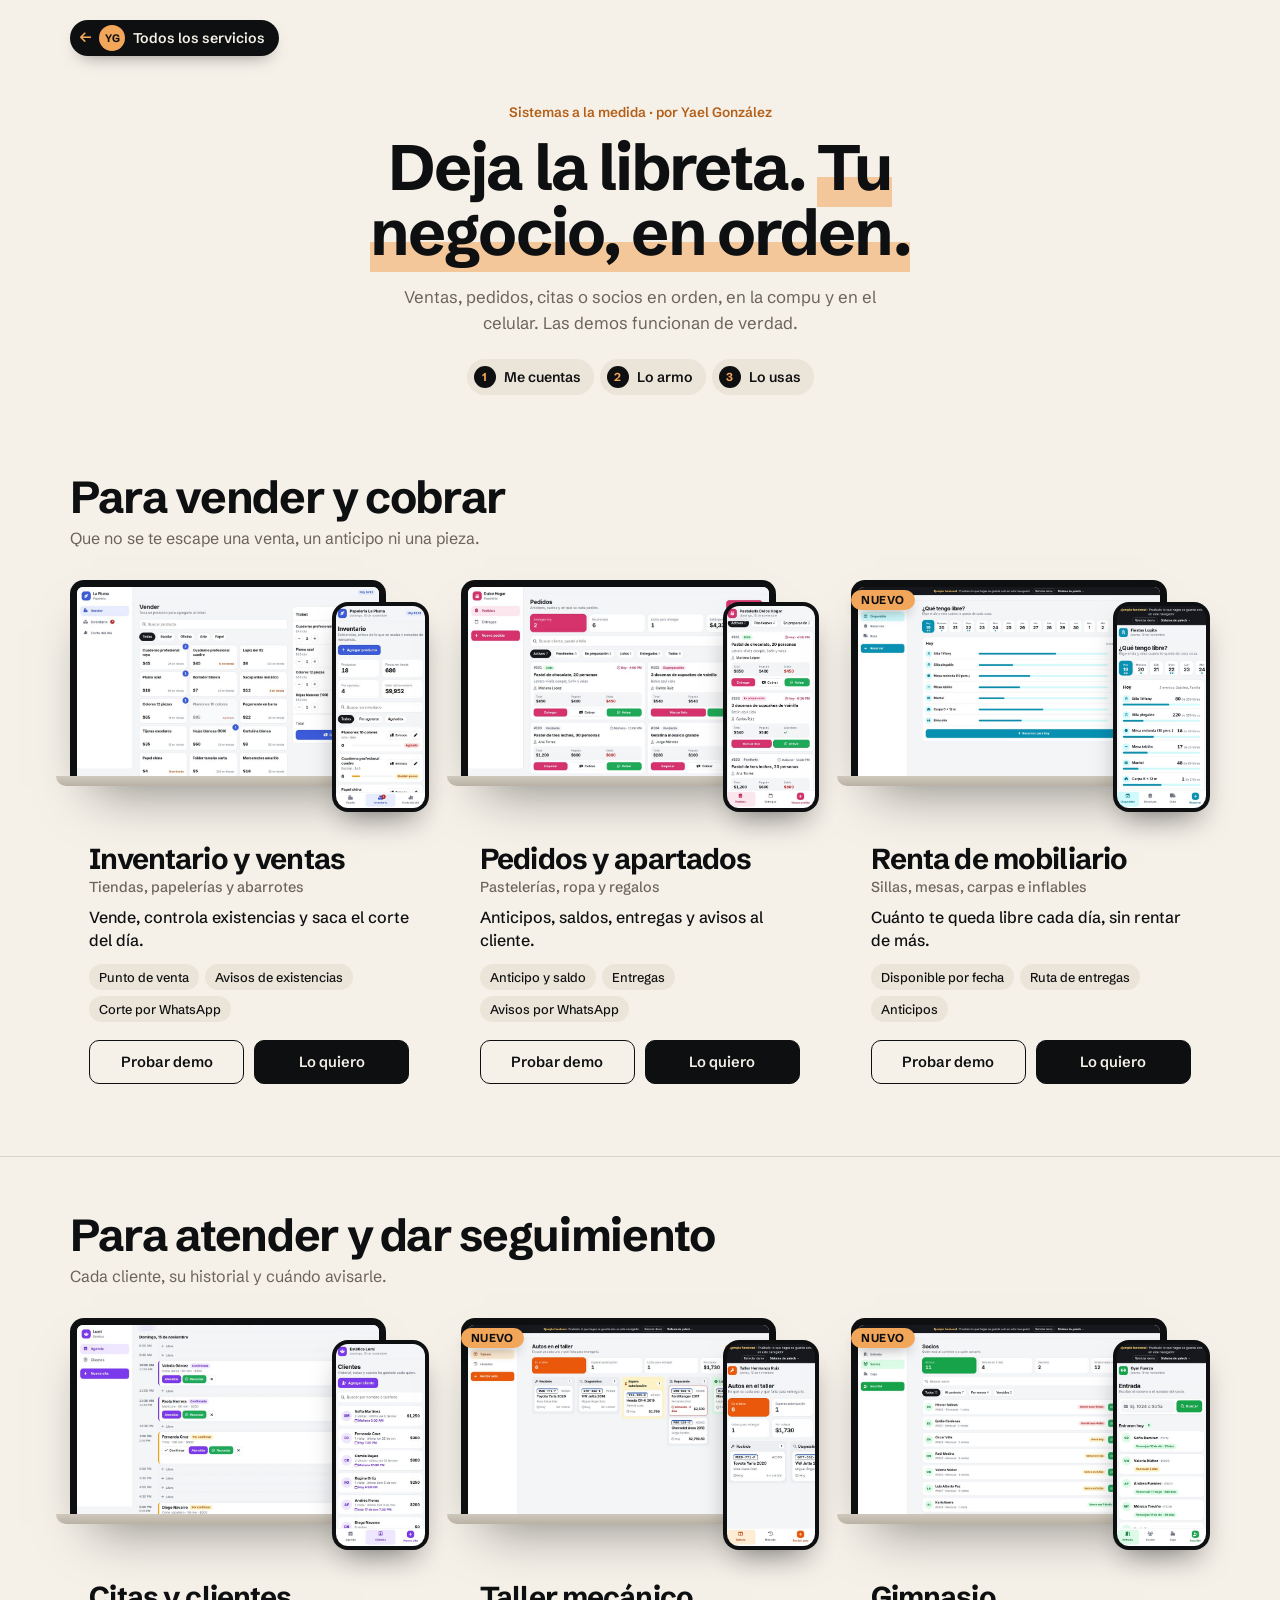
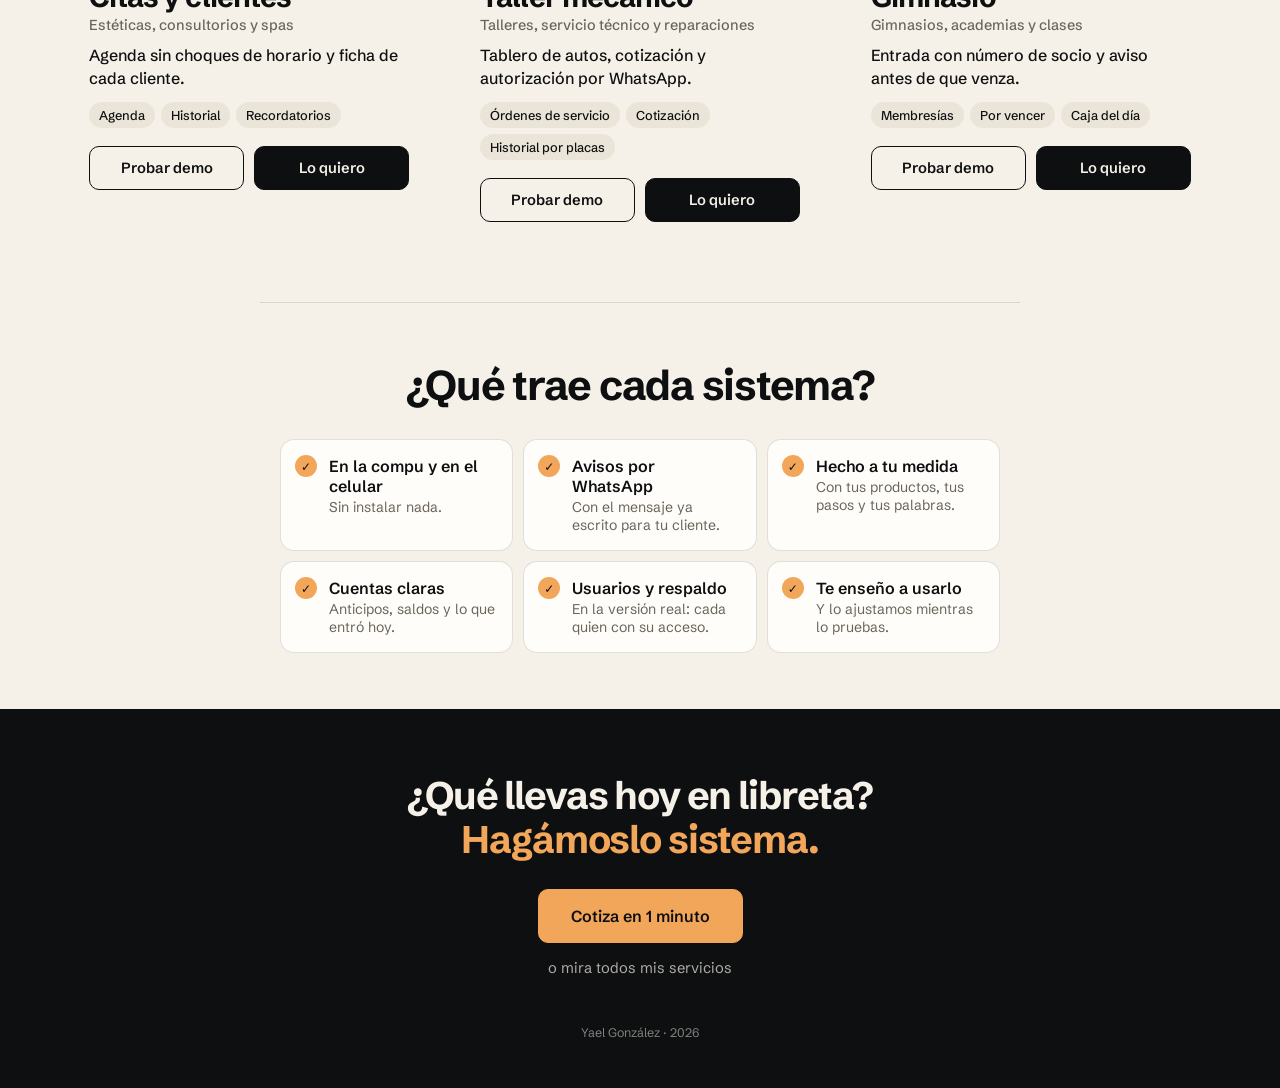
==== commit 84e1cde6: "Portada: texto de entrada corto y sin el enlace repetido al catálogo, para que el primer ejemplo se " ====
--- a/index.html
+++ b/index.html
@@ -40,13 +40,12 @@
   <header class="intro">
     <p class="kicker">Sistemas a la medida · por Yael González</p>
     <h1 class="title">Deja la libreta. <em>Tu negocio, en orden.</em></h1>
-    <p class="lead">Ventas, pedidos, rentas, citas o socios: un sistema hecho para cómo trabajas tú, en la compu y en el celular. Estas demos funcionan de verdad. Pruébalas, lo que hagas se queda en tu navegador.</p>
+    <p class="lead">Ventas, pedidos, citas o socios en orden, en la compu y en el celular. Las demos funcionan de verdad.</p>
     <ol class="how">
       <li><strong>Me cuentas</strong></li>
       <li><strong>Lo armo</strong></li>
       <li><strong>Lo usas</strong></li>
     </ol>
-    <p class="help">¿Necesitas otra cosa? <a href="../yalech-web-link-in-bio/">Mira el catálogo completo <span aria-hidden="true">→</span></a></p>
   </header>
 
   <section class="category" id="vender">
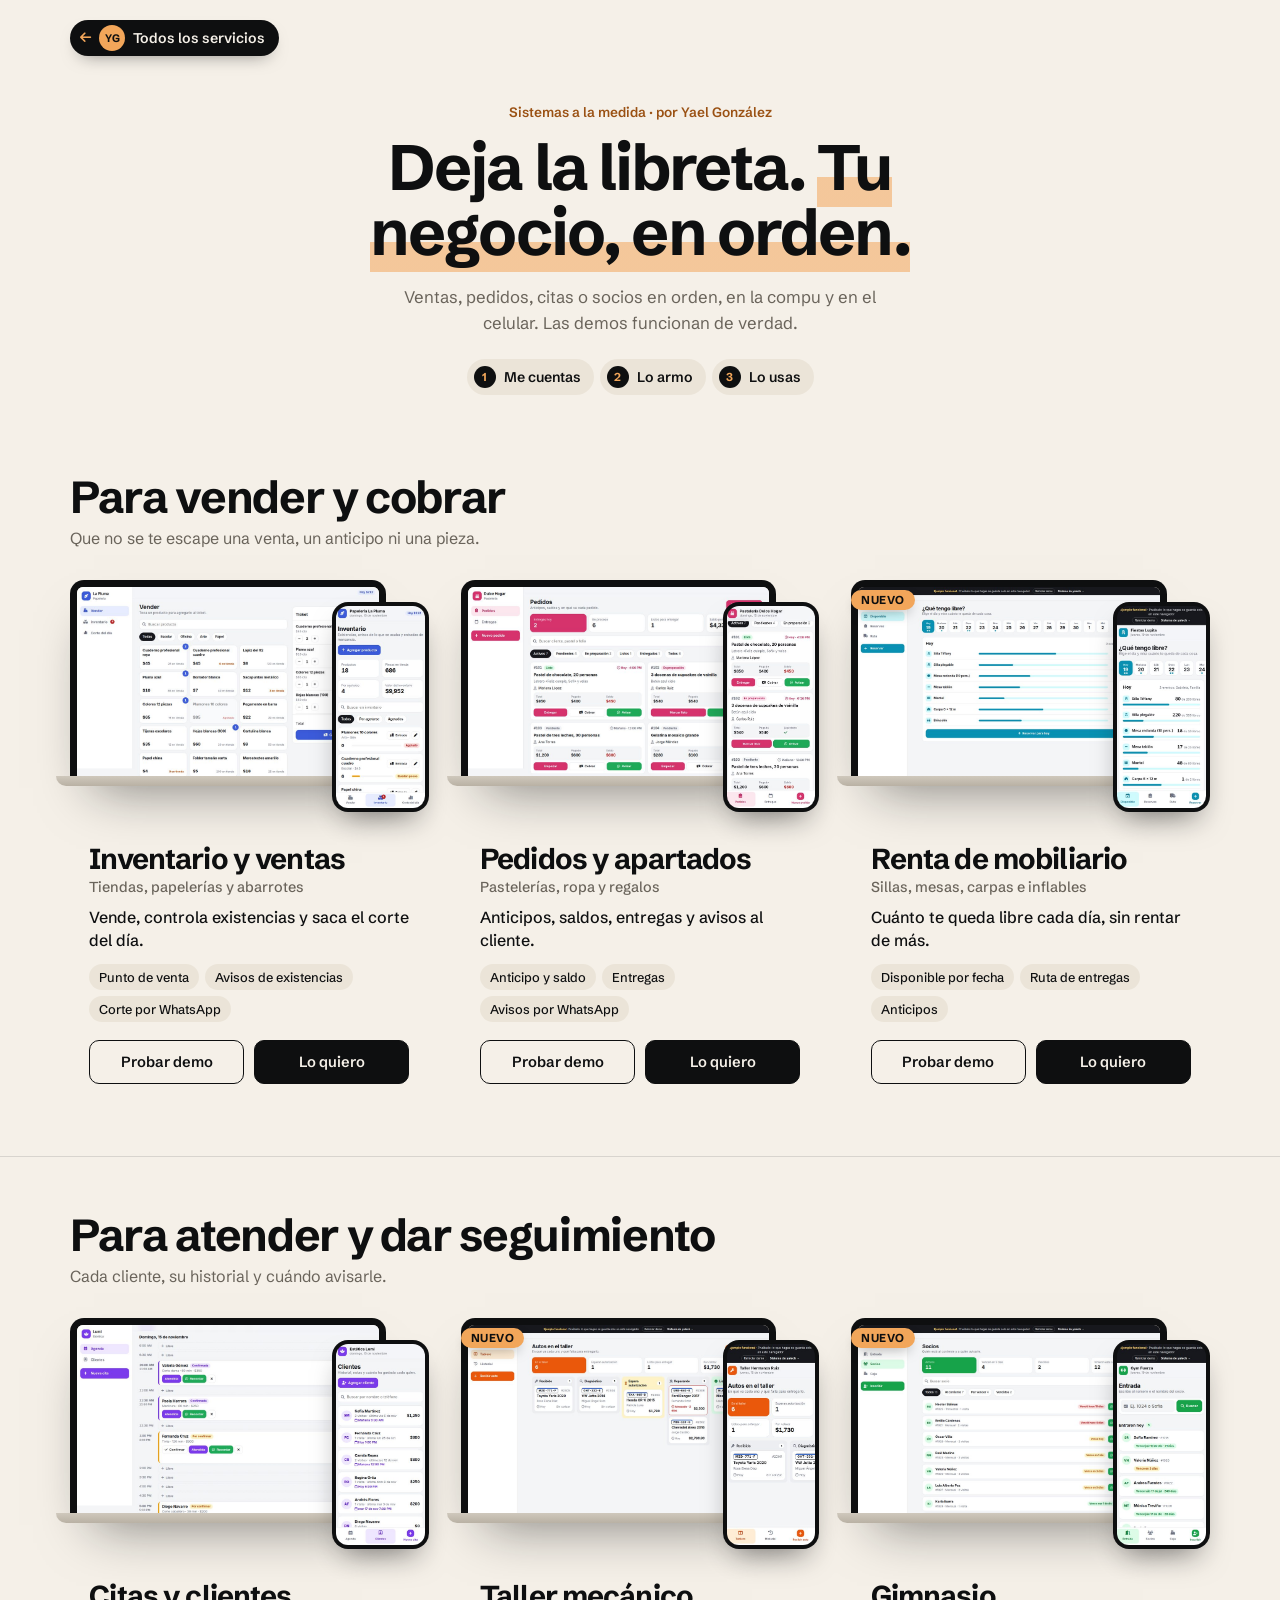
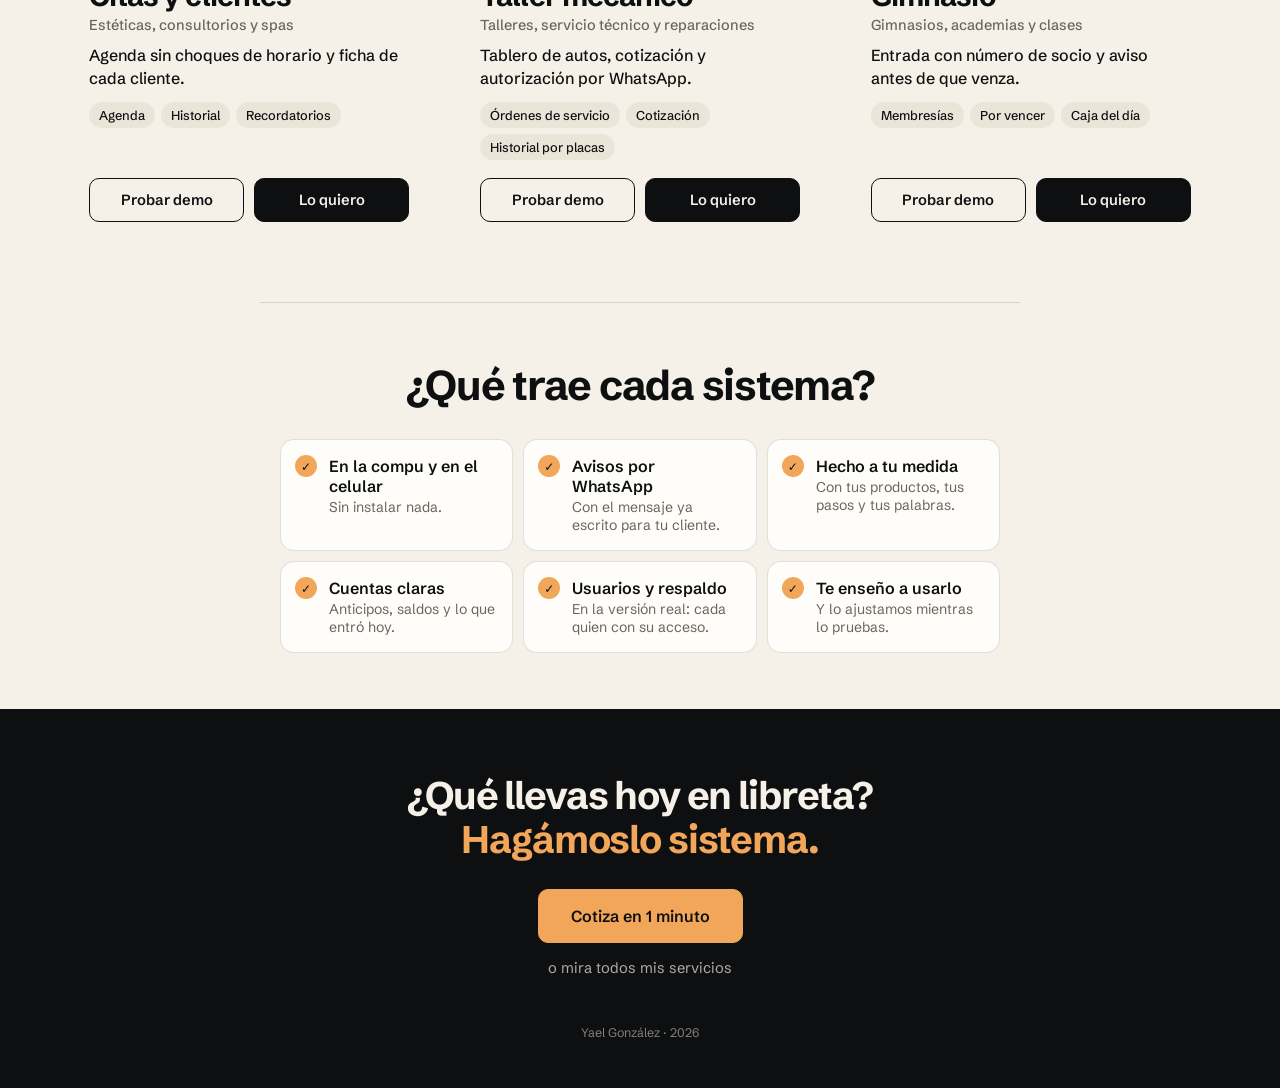
==== commit 0658cd35: "Portada de la misma familia que las demás: mismos estilos, carrusel y cotizador, última fila centrad" ====
--- a/index.html
+++ b/index.html
@@ -24,9 +24,9 @@
   <link rel="preconnect" href="https://fonts.gstatic.com" crossorigin />
   <link href="https://fonts.googleapis.com/css2?family=Schibsted+Grotesk:wght@400;500;600;700&display=swap" rel="stylesheet" />
   <link rel="stylesheet" href="https://cdnjs.cloudflare.com/ajax/libs/font-awesome/6.5.1/css/all.min.css" integrity="sha512-DTOQO9RWCH3ppGqcWaEA1BIZOC6xxalwEsw9c2QQeAIftl+Vegovlnee1c9QX4TctnWMn13TZye+giMm8e2LwA==" crossorigin="anonymous" referrerpolicy="no-referrer" />
-  <link rel="stylesheet" href="estilos.css?v=1" />
+  <link rel="stylesheet" href="estilos.css?v=10" />
   <link rel="stylesheet" href="assets/cotizar.css?v=1" />
-  <link rel="stylesheet" href="assets/carrusel.css?v=2" />
+  <link rel="stylesheet" href="assets/carrusel.css?v=3" />
 </head>
 <body>
   <!-- Ejemplos de sistemas a la medida de yalech. Cada sistema vive en su carpeta (inventario/, taller/, gimnasio/…)
@@ -37,6 +37,7 @@
     <a class="back" href="../yalech-web-link-in-bio/#sistemas" aria-label="Regresar al catálogo de servicios"><i class="fa-solid fa-arrow-left"></i><span class="back-avatar" aria-hidden="true">YG</span>Todos los servicios</a>
   </nav>
 
+  <main>
   <header class="intro">
     <p class="kicker">Sistemas a la medida · por Yael González</p>
     <h1 class="title">Deja la libreta. <em>Tu negocio, en orden.</em></h1>
@@ -174,6 +175,8 @@
     </ul>
   </section>
 
+  </main>
+
   <footer class="outro">
     <p class="outro-text">¿Qué llevas hoy en libreta? <em>Hagámoslo sistema.</em></p>
     <a class="btn btn--solid btn--big" href="https://wa.me/520000000000?text=Hola%20Yael,%20quiero%20cotizar%20un%20sistema%20a%20la%20medida" target="_blank" rel="noopener" data-cotizar="sistema">Cotiza en 1 minuto</a>
@@ -181,11 +184,13 @@
     <p class="outro-sign">Yael González · 2026</p>
   </footer>
 
+  <aside aria-label="Cotizar">
   <a class="float-quote" href="https://wa.me/520000000000?text=Hola%20Yael,%20quiero%20cotizar%20un%20sistema%20a%20la%20medida" target="_blank" rel="noopener" data-cotizar="sistema"><i class="fa-solid fa-bolt"></i> Cotiza en 1 minuto</a>
+  </aside>
 
   <script src="assets/motion.js"></script>
-  <script src="assets/cotizar.js?v=2"></script>
-  <script src="assets/carrusel.js?v=1"></script>
+  <script src="assets/cotizar.js?v=3"></script>
+  <script src="assets/carrusel.js?v=3"></script>
   <script>
     // Carrusel de ejemplos: flechas, puntitos y una probadita para que se note que se desliza
     document.querySelectorAll('.category .grid').forEach(g => carrusel(g));
--- a/estilos.css
+++ b/estilos.css
@@ -5,7 +5,7 @@
   --muted: #6a645b;
   --line: rgba(14, 15, 16, 0.12);
   --amber: #f2a65a;
-  --amber-text: #b45f17;
+  --amber-text: #9a5113;
 
   --font: "Schibsted Grotesk", system-ui, sans-serif;
   --tracking: -0.03em;
@@ -129,7 +129,7 @@
 
 /* ¿No sabes cuál? → abre el cotizador */
 .help { margin-top: 18px; font-size: 0.95rem; color: var(--muted); animation: rise 0.8s cubic-bezier(0.2, 0.8, 0.2, 1) 0.55s both; }
-.help a { color: var(--amber-text); font-weight: 600; text-decoration: none; border-bottom: 1.5px solid rgba(180, 95, 23, 0.35); transition: border-color 0.2s ease; }
+.help a { color: var(--amber-text); font-weight: 600; text-decoration: none; border-bottom: 1.5px solid rgba(154, 81, 19, 0.35); transition: border-color 0.2s ease; }
 .help a:hover { border-color: var(--amber-text); }
 
 /* Cotizador (assets/cotizar.css): colores de esta página */
@@ -459,10 +459,11 @@
 .device-phone img { border-radius: 12px; }
 @media (max-width: 640px) { .item--system .device { max-width: 320px; } }
 
-/* Sitios web y landing pages: filas de 3 centradas (en lugar de 4 + sobrantes) */
+/* En compu y tablet: hasta 4 por fila (3 para sistemas) y la última fila centrada, sin huecos a la derecha */
 @media (min-width: 641px) {
-  #sitios-web .grid, #landing-pages .grid { display: flex; flex-wrap: wrap; justify-content: center; }
-  #sitios-web .item, #landing-pages .item { flex: 0 1 calc((100% - 64px) / 3); min-width: 250px; }
+  .grid { display: flex; flex-wrap: wrap; justify-content: center; }
+  .item { flex: 0 1 calc((100% - 96px) / 4); min-width: 230px; }
+  .item--system { flex-basis: calc((100% - 64px) / 3); min-width: 280px; }
 }
 
 /* ---------- Celular: plantillas en carrusel ---------- */
@@ -591,3 +592,10 @@
 .tool .btn { margin-top: 16px; background: var(--bg); color: var(--ink); border-color: var(--bg); }
 .tool .btn:hover { background: var(--amber); border-color: var(--amber); }
 @media (max-width: 800px) { .tool { margin-inline: 16px; } }
+
+/* Los botones de cada ejemplo no se parten en dos líneas */
+.item-actions .btn { white-space: nowrap; padding-inline: 12px; }
+
+/* Los botones de todas las tarjetas quedan a la misma altura, aunque la descripción mida distinto */
+.item-info { flex: 1; display: flex; flex-direction: column; }
+.item-actions { margin-top: auto; padding-top: 18px; }
